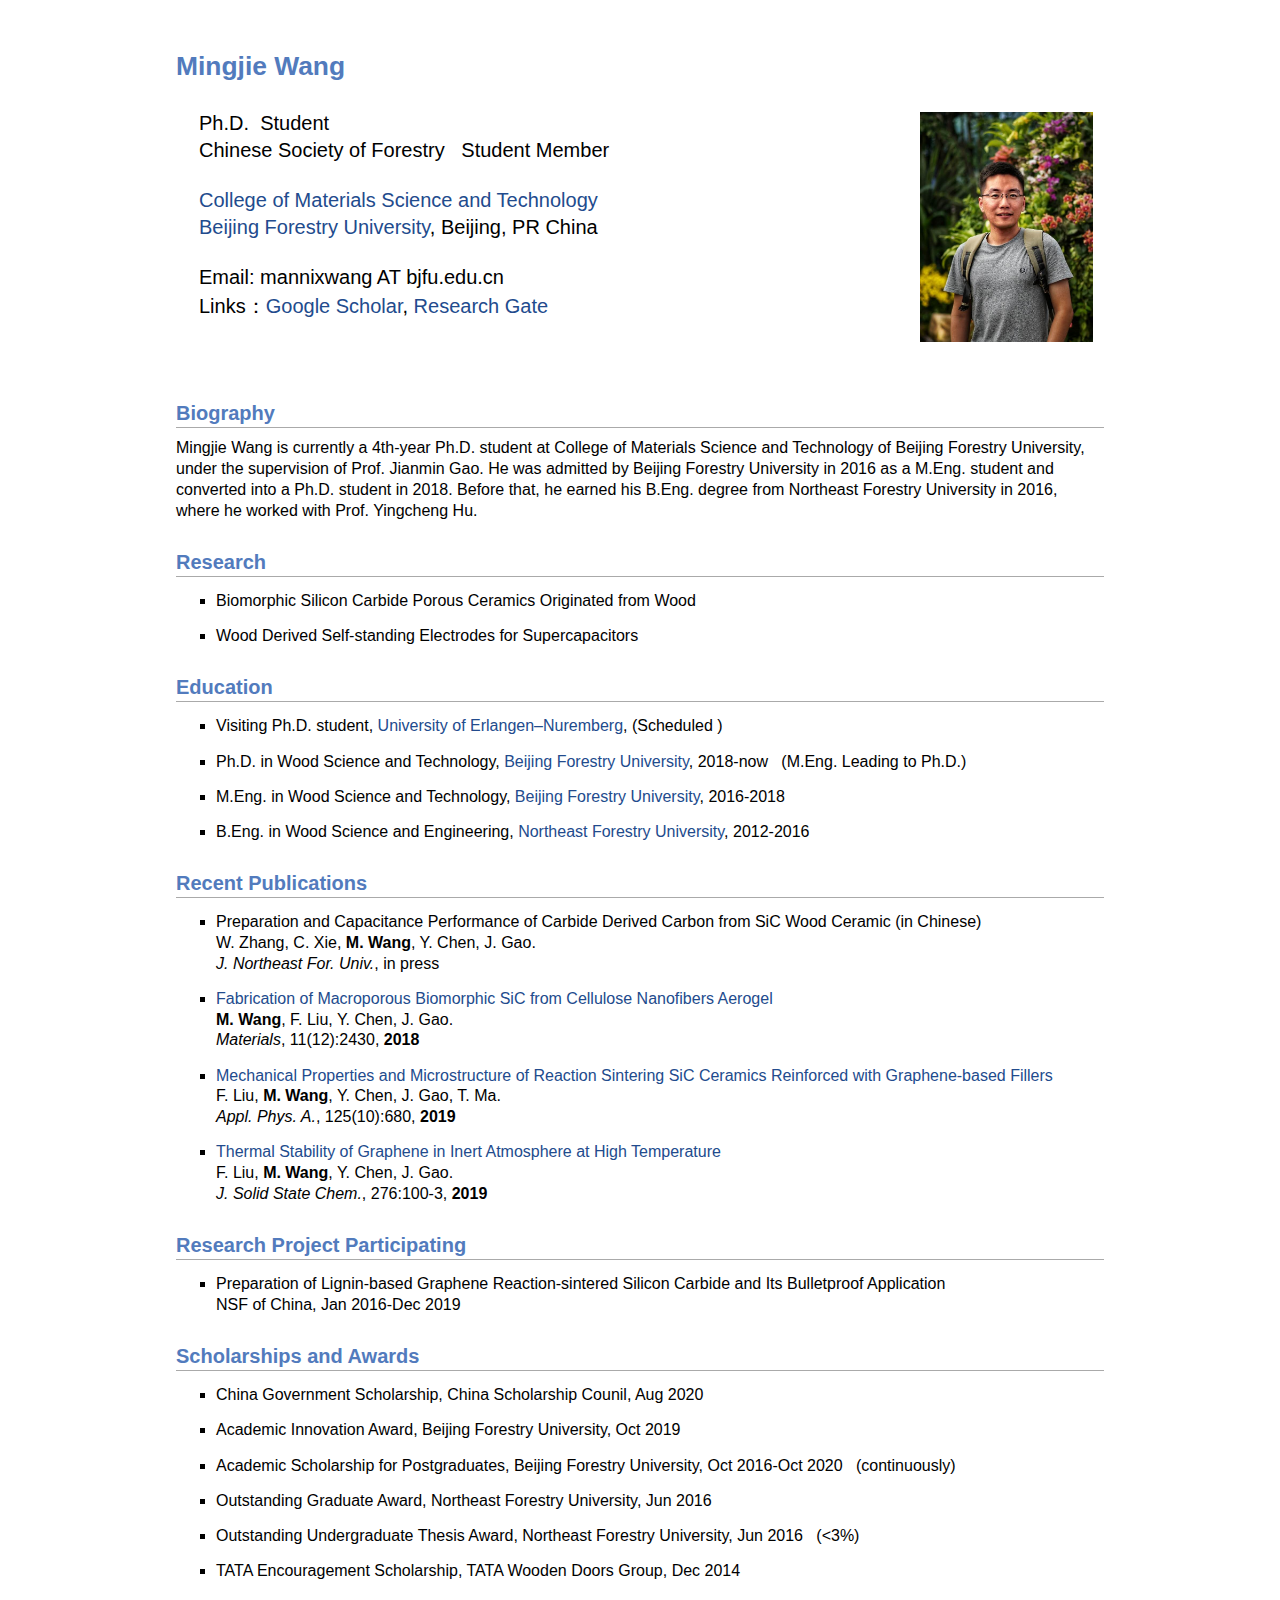
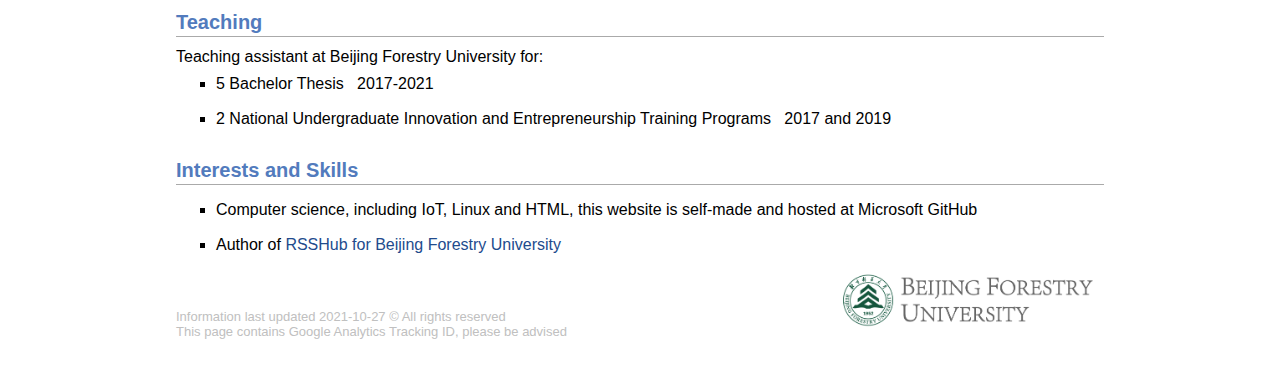
==== index.html @ f474b151 "Journal of NEFU update" ====
<!DOCTYPE html PUBLIC "-//W3C//DTD XHTML 1.1//EN"
  "http://www.w3.org/TR/xhtml11/DTD/xhtml11.dtd">
<html xmlns="http://www.w3.org/1999/xhtml" xml:lang="en">
<head>
<meta name="generator" content="jemdoc, see http://jemdoc.jaboc.net/" />
<meta http-equiv="Content-Type" content="text/html;charset=utf-8" />
<!-- Global site tag (gtag.js) - Google Analytics -->
<script async src="https://www.googletagmanager.com/gtag/js?id=UA-169891585-1"></script>
<script>
window.dataLayer = window.dataLayer || [];
function gtag(){dataLayer.push(arguments);}
gtag('js', new Date());
gtag('config', 'UA-169891585-1');
</script>
<link rel="stylesheet" href="jemdoc.css" type="text/css" />
<link rel="stylesheet" href="person.css" type="text/css" />
<title>Mingjie Wang</title>
</head>
<body>
<div id="layout-content">
<div id="toptitle">
<h1>Mingjie Wang</h1>
</div>
<table class="imgtable"><tr><td>
<a href="./img/selfie.jpg"><img src="./img/selfie.jpg" alt="alt text" width="Widtpx" height="230px" /></a>&nbsp;</td>
<td align="left"></td></tr></table>
<table id="TABLENAME">
<tr class="r1"><td class="c1">Ph.D.&nbsp; Student</td></tr>
<tr class="r2"><td class="c1">Chinese Society of Forestry &nbsp; Student Member </td></tr>
<tr class="r3"><td class="c1"><br /><a href="http://clxy.bjfu.edu.cn/">College of Materials Science and Technology</a>   </td></tr>
<tr class="r5"><td class="c1"><a href="http://english.bjfu.edu.cn/">Beijing Forestry University</a>, Beijing, PR China  </td></tr>
<tr class="r6"><td class="c1">
<br />Email: mannixwang AT bjfu.edu.cn </td></tr>
<tr class="r8"><td class="c1">Links：<a href="https://scholar.google.com/citations?user=as1e6ooAAAAJ&amp;hl=en">Google Scholar</a>, <a href="https://www.researchgate.net/profile/Mingjie_Wang15">Research Gate</a>
</td></tr></table>
<h2>Biography</h2>
<p>Mingjie Wang is currently a 4th-year Ph.D. student at College of Materials Science and Technology 
of Beijing Forestry University, under the supervision of Prof. Jianmin Gao. 
He was admitted by Beijing Forestry University in 2016 as a M.Eng. student and converted 
into a Ph.D. student in 2018. Before that, he earned his B.Eng. degree from Northeast Forestry University in 2016, 
where he worked with Prof. Yingcheng Hu.</p>
<h2>Research</h2>
<ul>
<li><p>Biomorphic Silicon Carbide Porous Ceramics Originated from Wood</p>
</li>
<li><p>Wood Derived Self-standing Electrodes for Supercapacitors</p>
</li>
</ul>
<h2>Education</h2>
<ul>
<li><p>Visiting Ph.D. student, <a href="https://www.fau.eu/">University of Erlangen–Nuremberg</a>,
(Scheduled )</p>
</li>
<li><p>Ph.D. in Wood Science and Technology, <a href="http://english.bjfu.edu.cn/">Beijing Forestry University</a>,
2018-now &nbsp; (M.Eng. Leading to Ph.D.)</p>
</li>
<li><p>M.Eng. in Wood Science and Technology,
<a href="http://english.bjfu.edu.cn/">Beijing Forestry University</a>, 2016-2018</p>
</li>
<li><p>B.Eng. in Wood Science and Engineering,
<a href="http://en.nefu.edu.cn/">Northeast Forestry University</a>, 2012-2016</p>
</li>
</ul>
<h2>Recent Publications</h2>
<ul>
<li><p>Preparation and Capacitance Performance of Carbide Derived Carbon from SiC Wood Ceramic (in Chinese) <br /> W. Zhang, C. Xie, <b>M. Wang</b>,  Y. Chen, J. Gao.<br />
<i>J. Northeast For. Univ.</i>, in press</p>
</li>
<li><p><a href="https://doi.org/10.3390/ma11122430">Fabrication of Macroporous Biomorphic SiC from Cellulose Nanofibers Aerogel</a><br /> <b>M. Wang</b>, F. Liu, Y. Chen, J. Gao.<br />
<i>Materials</i>, 11(12):2430, <b>2018</b></p>
</li>
<li><p><a href="https://doi.org/10.1007/s00339-019-2975-0">Mechanical Properties and Microstructure of Reaction Sintering SiC Ceramics Reinforced with Graphene-based Fillers</a><br /> F. Liu, <b>M. Wang</b>, Y. Chen, J. Gao, T. Ma.
<br /><i>Appl. Phys. A.</i>, 125(10):680, <b>2019</b></p>
</li>
<li><p><a href="https://doi.org/10.1016/j.jssc.2019.04.008">Thermal Stability of Graphene in Inert Atmosphere at High Temperature</a><br /> F. Liu, <b>M. Wang</b>, Y. Chen, J. Gao.
<br /><i>J. Solid State Chem.</i>, 276:100-3, <b>2019</b></p>
</li>
</ul>
<h2>Research Project Participating</h2>
<ul>
<li><p>Preparation of Lignin-based Graphene Reaction-sintered Silicon Carbide and Its Bulletproof Application<br /> NSF of China, Jan 2016-Dec 2019</p>
</li>
</ul>
<h2>Scholarships and Awards</h2>
<ul>
<li><p>China Government Scholarship, China Scholarship Counil, Aug 2020</p>
</li>
<li><p>Academic Innovation Award, Beijing Forestry University, Oct 2019</p>
</li>
<li><p>Academic Scholarship for Postgraduates, Beijing Forestry University, Oct 2016-Oct 2020 &nbsp; (continuously)</p>
</li>
<li><p>Outstanding Graduate Award, Northeast Forestry University, Jun 2016 </p>
</li>
<li><p>Outstanding Undergraduate Thesis Award, Northeast Forestry University, Jun 2016 &nbsp; (&lt;3%)</p>
</li>
<li><p>TATA Encouragement Scholarship, TATA Wooden Doors Group, Dec 2014</p>
</li>
</ul>
<h2>Teaching</h2>
<p>Teaching assistant at Beijing Forestry University for:</p>
<ul>
<li><p>5 Bachelor Thesis &nbsp; 2017-2021 &nbsp; </p>
</li>
<li><p>2 National Undergraduate Innovation and Entrepreneurship Training Programs &nbsp; 2017 and 2019</p>
</li>
</ul>
<h2>Interests and Skills</h2>
<ul>
<li><p>Computer science, including IoT, Linux and HTML, this website is self-made and hosted at Microsoft GitHub</p>
</li>
<li><p>Author of <a href="https://docs.rsshub.app/university.html">RSSHub for Beijing Forestry University</a></p>
</li>
</ul>
<table class="imgtable"><tr><td>
<a href="./img/bfu.png"><img src="./img/bfu.png" alt="alt text" width="250px" height="HEIGHTpx" /></a>&nbsp;</td>
<td align="left"></td></tr></table>
<div id="footer">
<div id="footer-text">
Information last updated 2021-10-27 &#169 All rights reserved
<br> This page contains Google Analytics Tracking ID, please be advised
</div>
</div>
</div>
</body>
</html>
---- jemdoc.css ----
/* Default css file for jemdoc. */

table#tlayout {
    border: none;
    border-collapse: separate;
    background: white;
}
/*
body {
	background: white;
	padding-bottom: 8px;
	margin: 0;
}
*/
html {
  background-color: #ffffff; 
}

body {
  font-family: Georgia, Helvetica, Arial, Verdana, san-serif, Times;
  color: #000;
  background-color: #ffffff; 
  text-align:left; /* for IE */
  margin-top: 30px; 
  margin-bottom: 30px;
  margin-left: auto;
  margin-right: auto;
  padding-left:  50px;
  padding-right: 50px;
  padding-top: 10px;
  padding-bottom: 30px;
  max-width: 960px;
}

#layout-menu {
	background: #ffffff;
	border: 1px solid #dddddd;
	padding-top: 0.5em;
	padding-left: 8px;
	padding-right: 8px;
	font-size: 1.0em;
	width: auto;
	white-space: nowrap;
    text-align: left;
    vertical-align: top;
}

#layout-menu td {
	background: #f4f4f4;
    vertical-align: top;
}

#layout-content {
	padding-top: 0.0em;
	padding-left: 1.0em;
	padding-right: 1.0em;
    border: none;
    background: white;
    text-align: left;
    vertical-align: top;
}

#layout-menu a {
	line-height: 1.5em;
	margin-left: 0.5em;
}

tt {
    background: #ffffdd;
}

pre, tt {
	font-size: 90%;
	font-family: monaco, monospace;
}

a, a > tt {
	color: #224b8d;
	text-decoration: none;
}

a:hover {
	border-bottom: 1px gray dotted;
}

#layout-menu a.current:link, #layout-menu a.current:visited {
	color: #022b6d;
	border-bottom: 1px gray solid;
}
#layout-menu a:link, #layout-menu a:visited, #layout-menu a:hover {
	color: #527bbd;
	text-decoration: none;
}
#layout-menu a:hover {
	text-decoration: none;
}

div.menu-category {
	border-bottom: 1px solid gray;
	margin-top: 0.8em;
	padding-top: 0.2em;
	padding-bottom: 0.1em;
	font-weight: bold;
}

div.menu-item {
	padding-left: 16px;
	text-indent: -16px;
}

div#toptitle {
	padding-bottom: 0.2em;
	margin-bottom: 1.5em;
	/*border-bottom: 3px double gray;*/
}

/* Reduce space if we begin the page with a title. */
div#toptitle + h2, div#toptitle + h3 {
	margin-top: 0em;
}

div#subtitle {
	margin-top: 0.2em;
	margin-bottom: 0.2em;
	padding-top: 0.5em;
	padding-bottom: 0.1em;
	font-size: 110%;
}

em {
	font-style: italic;
}

strong {
	font-weight: bold;
}


h1, h2, h3 {
	color: #527bbd;
	margin-top: 0.7em;
	margin-bottom: 0.5em;
	padding-bottom: 0.2em;
	line-height: 1.0;
	padding-top: 0.5em;
	border-bottom: 1px solid #aaaaaa;
}

h1 {
	font-size: 165%;
	padding-bottom: 0.3em;
}

h2 {
	padding-top: 0.8em;
	font-size: 125%;
}

h2 + h3 {
    padding-top: 0.2em;
}

h3 {
	font-size: 110%;
	border-bottom: none;
}

p {
	margin-top: 0.0em;
	margin-bottom: 0.8em;
	padding: 0;
	line-height: 1.3;
}

pre {
	padding: 0;
	margin: 0;
}

div#footer {
	font-size: small;
	border-top: 0px solid #c0c0c0;
	padding-top: 0.1em;
	margin-top: 4.0em;
	color: #c0c0c0;
}

div#footer a {
	color: #80a0b0;
}

div#footer-text {
	float: left;
	padding-bottom: 8px;
}

ul, ol, dl {
	margin-top: 0.2em;
	padding-top: 0;
	margin-bottom: 0.8em;
}

dt {
	margin-top: 0.5em;
	margin-bottom: 0;
}

dl {
	margin-left: 20px;
}

dd {
	color: #222222;
}

dd > *:first-child {
	margin-top: 0;
}

ul {
	list-style-position: outside;
	list-style-type: square;
}

p + ul, p + ol {
	margin-top: -0.5em;
}

li {
	margin-top:0.9em;
}

ol {
	list-style-position: outside;
	list-style-type: decimal;
}

li p, dd p {
	margin-bottom: 0.3em;
}


ol ol {
	list-style-type: lower-alpha;
}

ol ol ol {
	list-style-type: lower-roman;
}

p + div.codeblock {
	margin-top: -0.6em;
}

div.codeblock, div.infoblock {
	margin-right: 0%;
	margin-top: 1.2em;
	margin-bottom: 1.3em;
}

div.blocktitle {
	font-weight: bold;
	color: #cd7b62;
	margin-top: 1.2em;
	margin-bottom: 0.1em;
}

div.blockcontent {
	border: 1px solid silver;
	padding: 0.3em 0.5em;
}

div.infoblock > div.blockcontent {
	background: #ffffee;
}

div.blockcontent p + ul, div.blockcontent p + ol {
	margin-top: 0.4em;
}

div.infoblock p {
	margin-bottom: 0em;
}

div.infoblock li p, div.infoblock dd p {
	margin-bottom: 0.5em;
}

div.infoblock p + p {
	margin-top: 0.8em;
}

div.codeblock > div.blockcontent {
	background: #f6f6f6;
}

span.pycommand {
	color: #000070;
}

span.statement {
	color: #008800;
}
span.builtin {
	color: #000088;
}
span.special {
	color: #990000;
}
span.operator {
	color: #880000;
}
span.error {
	color: #aa0000;
}
span.comment, span.comment > *, span.string, span.string > * {
	color: #606060;
}

@media print {
	#layout-menu { display: none; }
}

#fwtitle {
	margin: 2px;
}

#fwtitle #toptitle {
	padding-left: 0.5em;
	margin-bottom: 0.5em;
}

#layout-content h1:first-child, #layout-content h2:first-child, #layout-content h3:first-child {
	margin-top: -0.7em;
}

div#toptitle h1, #layout-content div#toptitle h1 {
	margin-bottom: 0.0em;
	padding-bottom: 0.1em;
	padding-top: 0;
	margin-top: 0.5em;
	border-bottom: none;
}

img.eq {
	padding: 0;
	padding-left: 0.1em;
	padding-right: 0.1em;
	margin: 0;
}

img.eqwl {
	padding-left: 2em;
	padding-top: 0.6em;
	padding-bottom: 0.2em;
	margin: 0;
}

table + table {
    margin-top: 1em;
	padding-top: 0.0em;
	padding-left: 1.0em;
	padding-right: 1.0em;
	padding-bottom: 2.5em;
    border: none;
    background: white;
    text-align: left;
    vertical-align: top;
	font-size: 125%
}

tr.heading {
    font-weight: bold;
    border-bottom: 2px solid black;
}

img {
    border: none;
	
}

table.imgtable, table.imgtable td table.imgtable tr{
    #border: none;
    margin-bottom: 2.0em;
	padding-bottom: 0.5em;
   	display: inline; 
	float: right;
	}
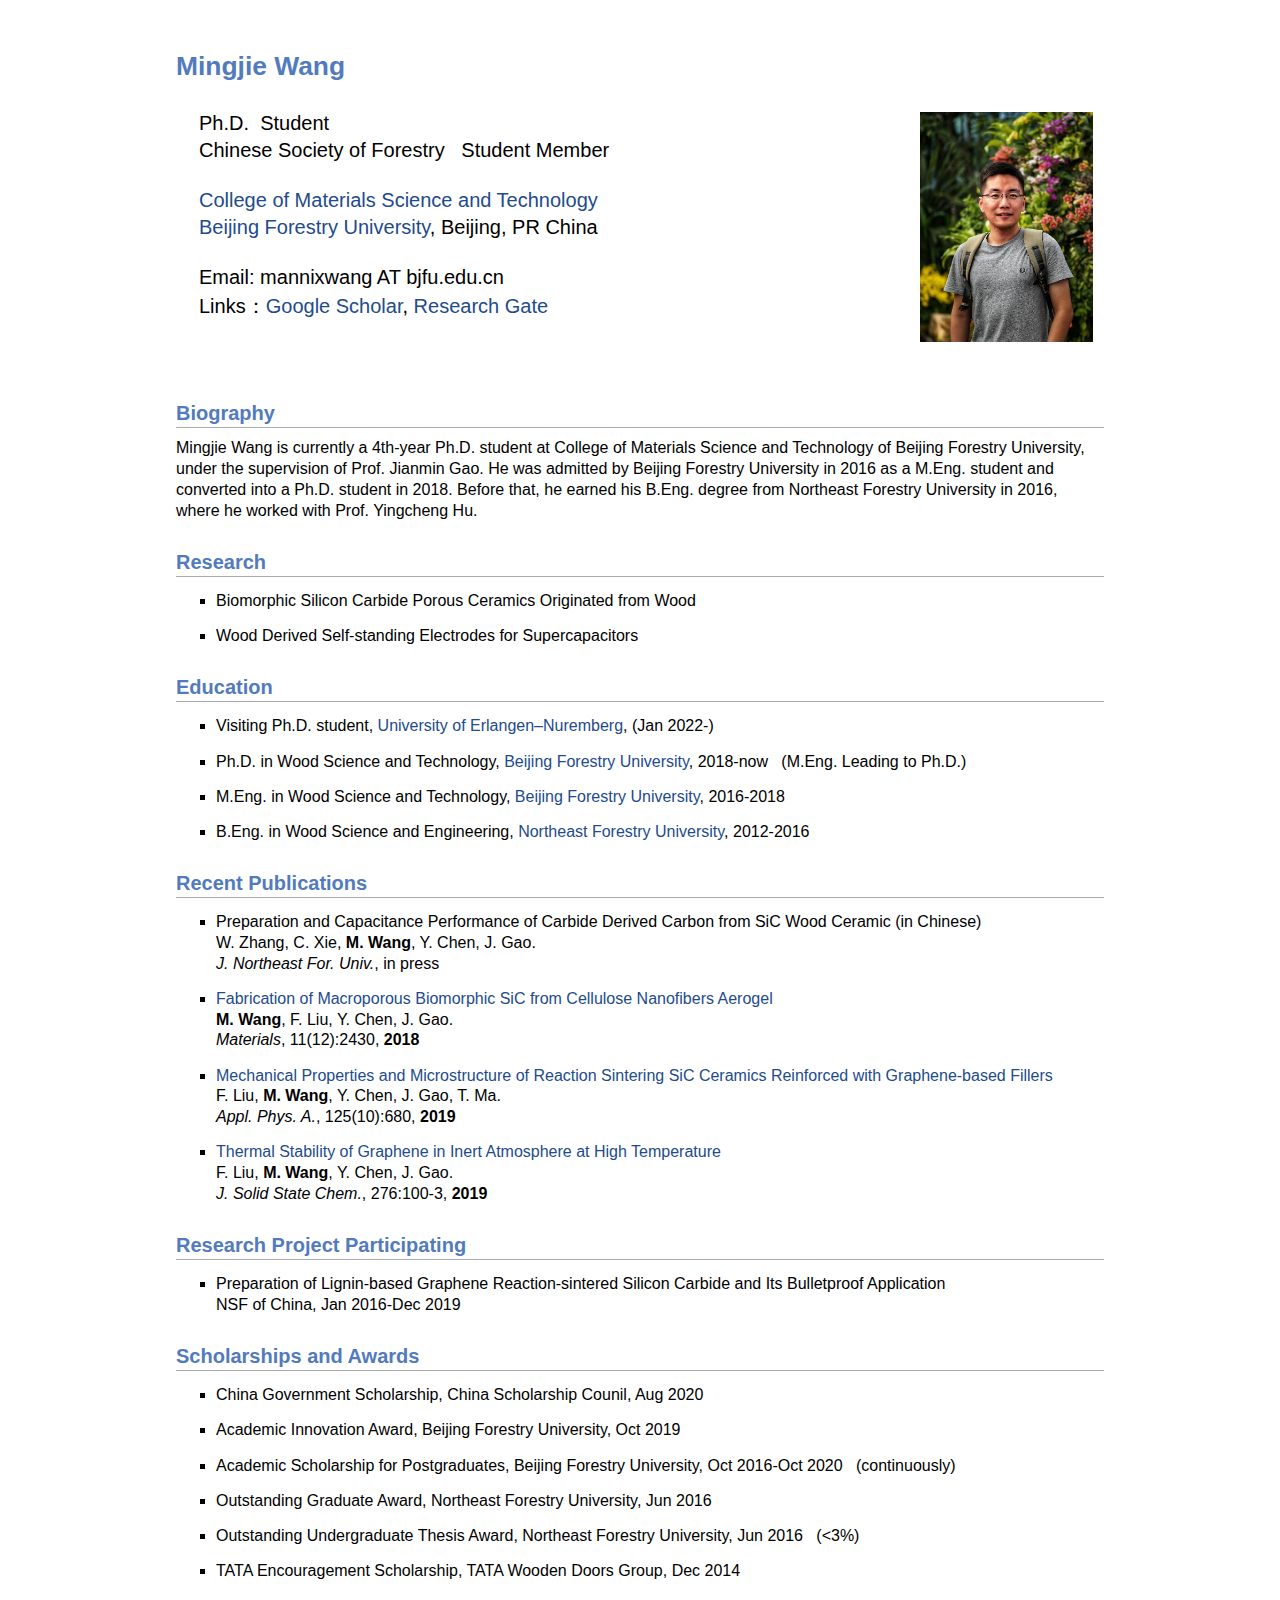
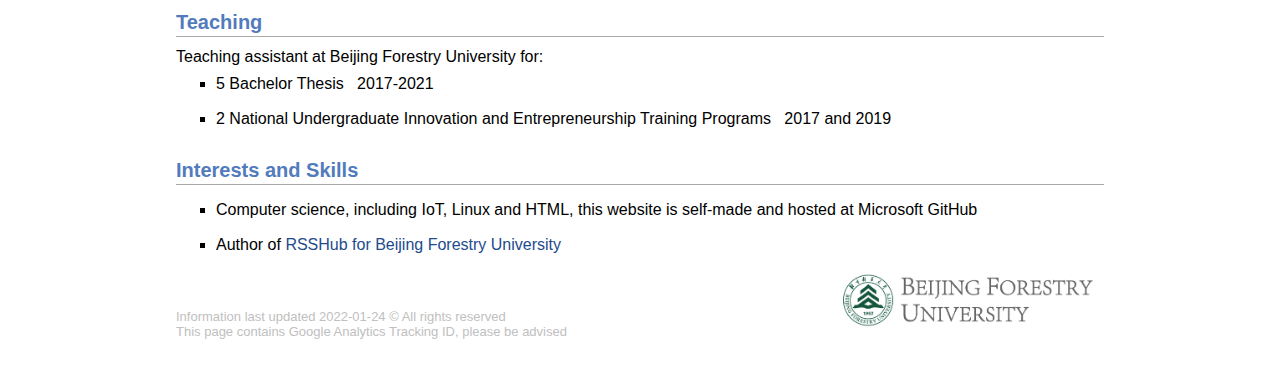
==== commit c6baee20: "Visiting date update" ====
--- a/index.html
+++ b/index.html
@@ -49,7 +49,7 @@
 <h2>Education</h2>
 <ul>
 <li><p>Visiting Ph.D. student, <a href="https://www.fau.eu/">University of Erlangen–Nuremberg</a>,
-(Scheduled )</p>
+(Jan 2022-)</p>
 </li>
 <li><p>Ph.D. in Wood Science and Technology, <a href="http://english.bjfu.edu.cn/">Beijing Forestry University</a>,
 2018-now &nbsp; (M.Eng. Leading to Ph.D.)</p>
@@ -116,7 +116,7 @@
 <td align="left"></td></tr></table>
 <div id="footer">
 <div id="footer-text">
-Information last updated 2021-10-27 &#169 All rights reserved
+Information last updated 2022-01-24 &#169 All rights reserved
 <br> This page contains Google Analytics Tracking ID, please be advised
 </div>
 </div>
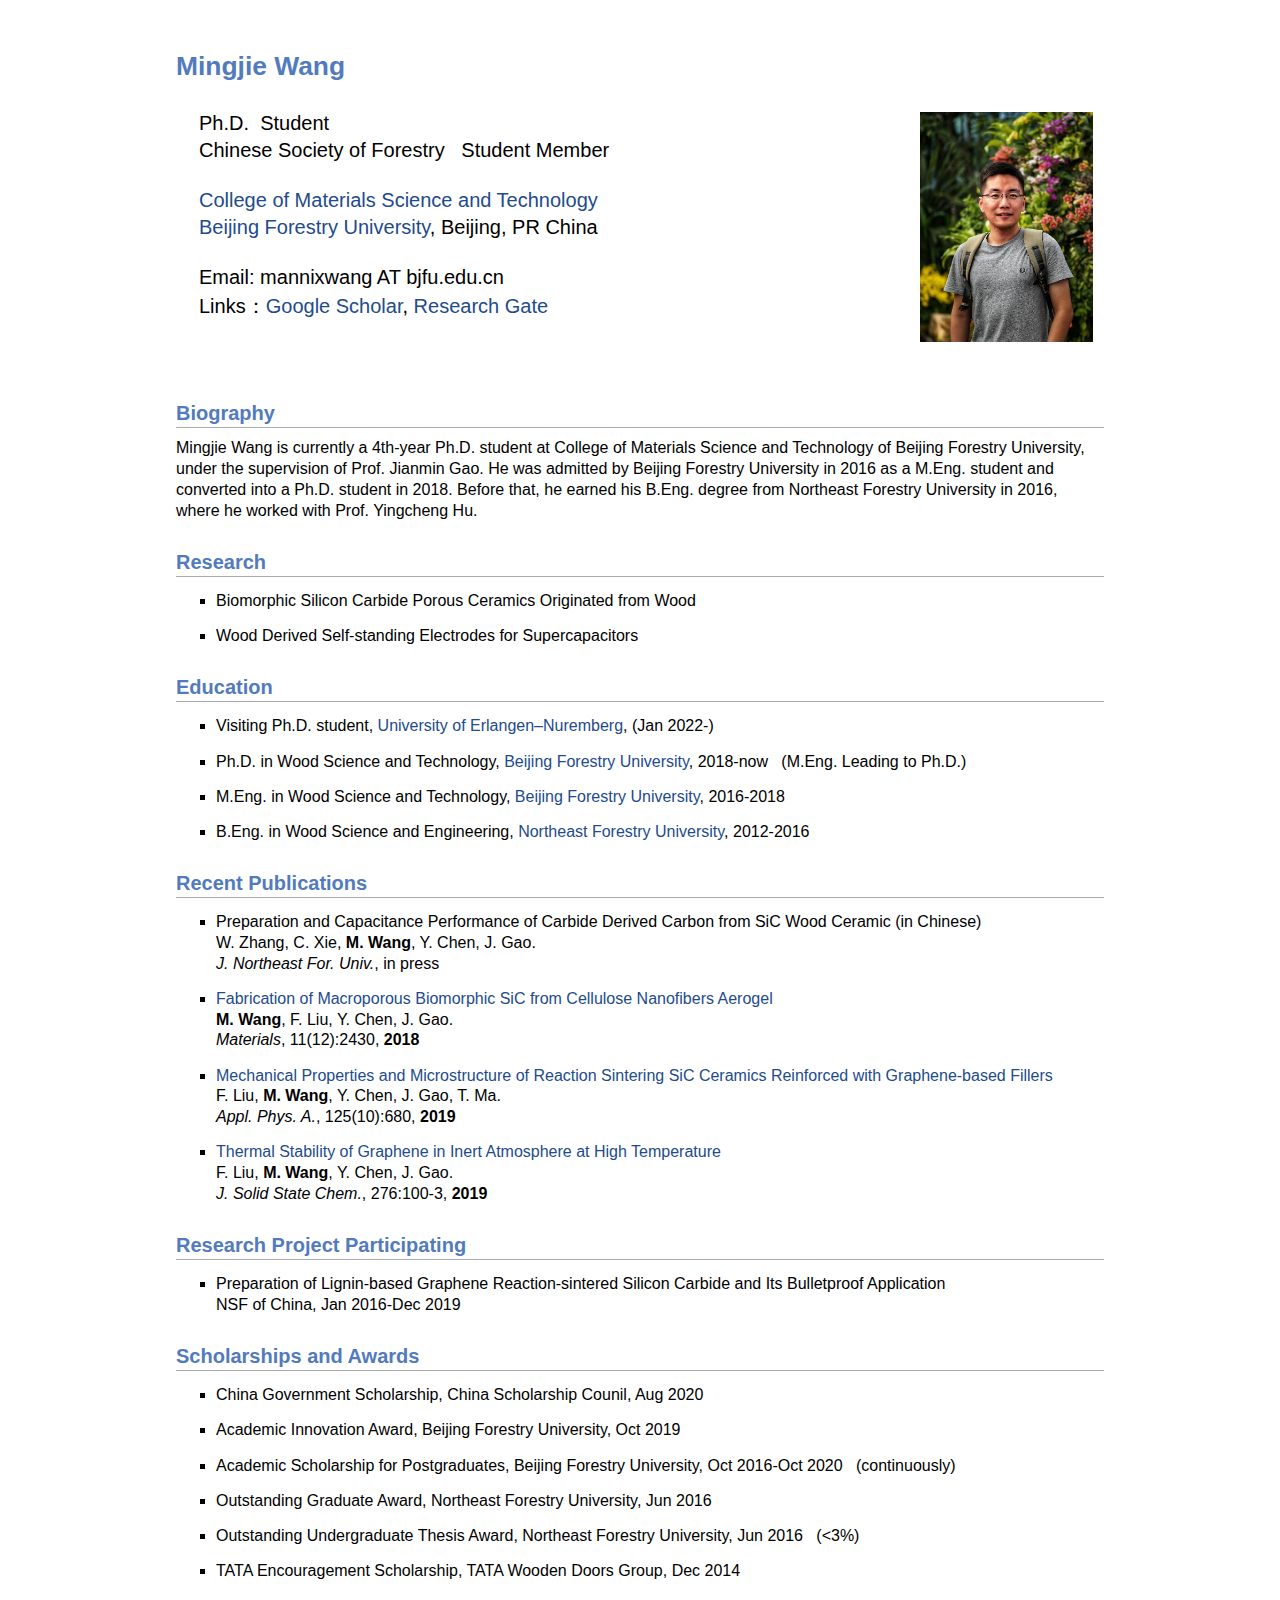
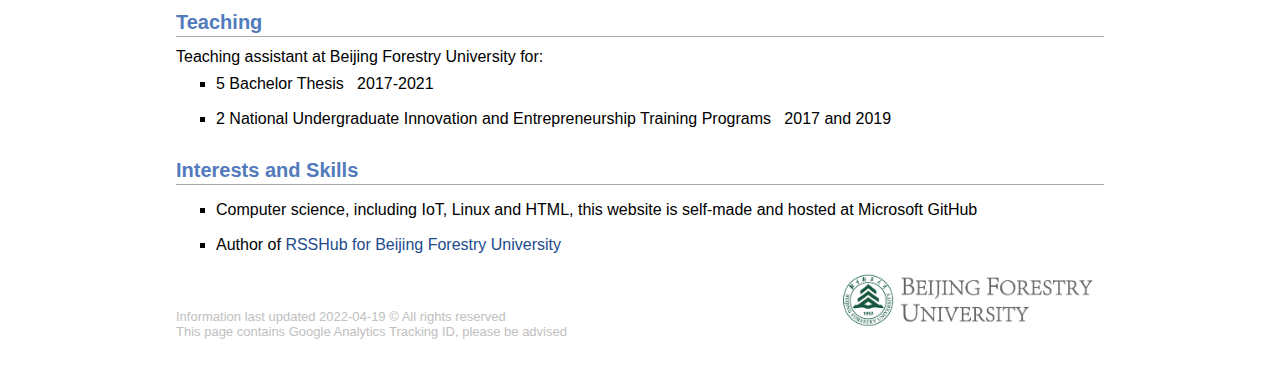
==== commit b0015c4d: "Google Analytics 4 update" ====
--- a/index.html
+++ b/index.html
@@ -5,12 +5,12 @@
 <meta name="generator" content="jemdoc, see http://jemdoc.jaboc.net/" />
 <meta http-equiv="Content-Type" content="text/html;charset=utf-8" />
 <!-- Global site tag (gtag.js) - Google Analytics -->
-<script async src="https://www.googletagmanager.com/gtag/js?id=UA-169891585-1"></script>
+<script async src="https://www.googletagmanager.com/gtag/js?id=G-TZXJ4DCSEV"></script>
 <script>
-window.dataLayer = window.dataLayer || [];
-function gtag(){dataLayer.push(arguments);}
-gtag('js', new Date());
-gtag('config', 'UA-169891585-1');
+  window.dataLayer = window.dataLayer || [];
+  function gtag(){dataLayer.push(arguments);}
+  gtag('js', new Date());
+  gtag('config', 'G-TZXJ4DCSEV');
 </script>
 <link rel="stylesheet" href="jemdoc.css" type="text/css" />
 <link rel="stylesheet" href="person.css" type="text/css" />
@@ -48,7 +48,7 @@
 </ul>
 <h2>Education</h2>
 <ul>
-<li><p>Visiting Ph.D. student, <a href="https://www.fau.eu/">University of Erlangen–Nuremberg</a>,
+<li><p>Visiting Ph.D. student, <a href="https://www.glass-ceramics.tf.fau.de/new-guest-researcher-mingjie-wang-from-beijing-forestry-university/">University of Erlangen–Nuremberg</a>,
 (Jan 2022-)</p>
 </li>
 <li><p>Ph.D. in Wood Science and Technology, <a href="http://english.bjfu.edu.cn/">Beijing Forestry University</a>,
@@ -116,7 +116,7 @@
 <td align="left"></td></tr></table>
 <div id="footer">
 <div id="footer-text">
-Information last updated 2022-01-24 &#169 All rights reserved
+Information last updated 2022-04-19 &#169 All rights reserved
 <br> This page contains Google Analytics Tracking ID, please be advised
 </div>
 </div>
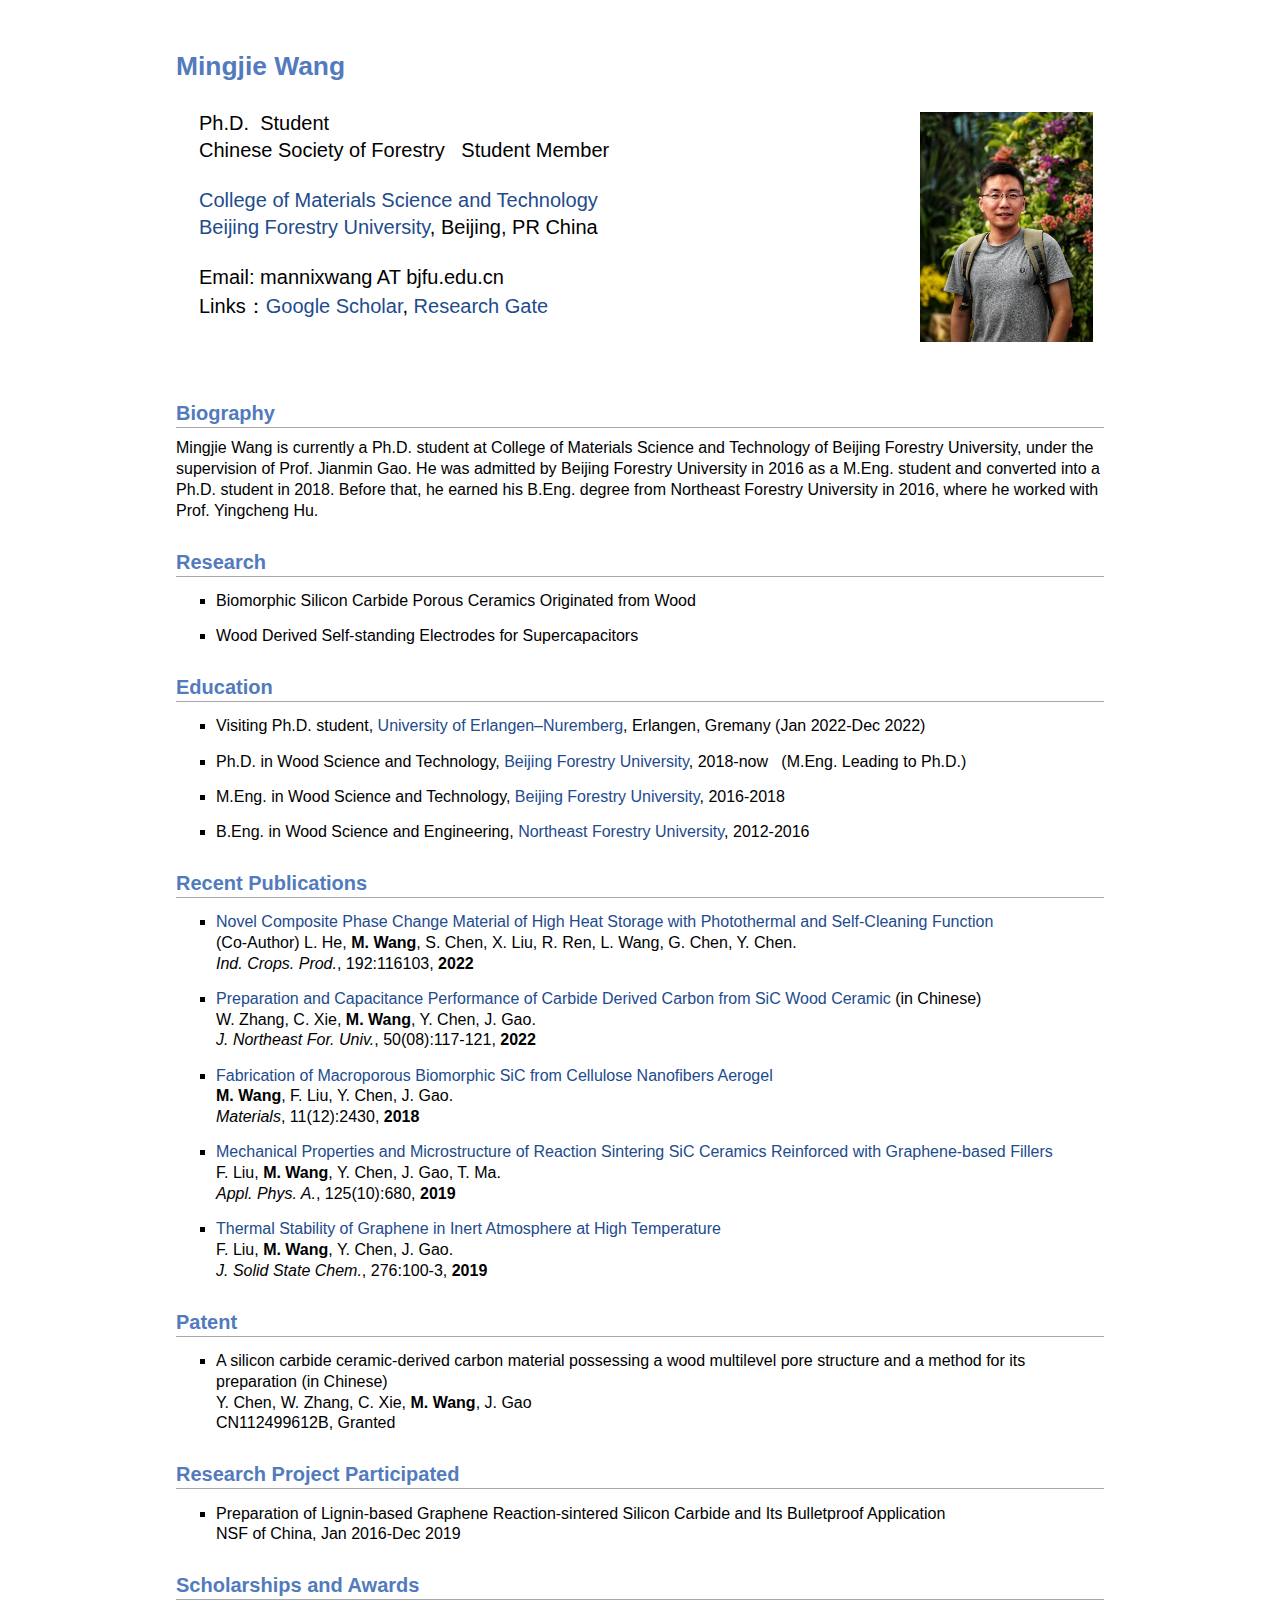
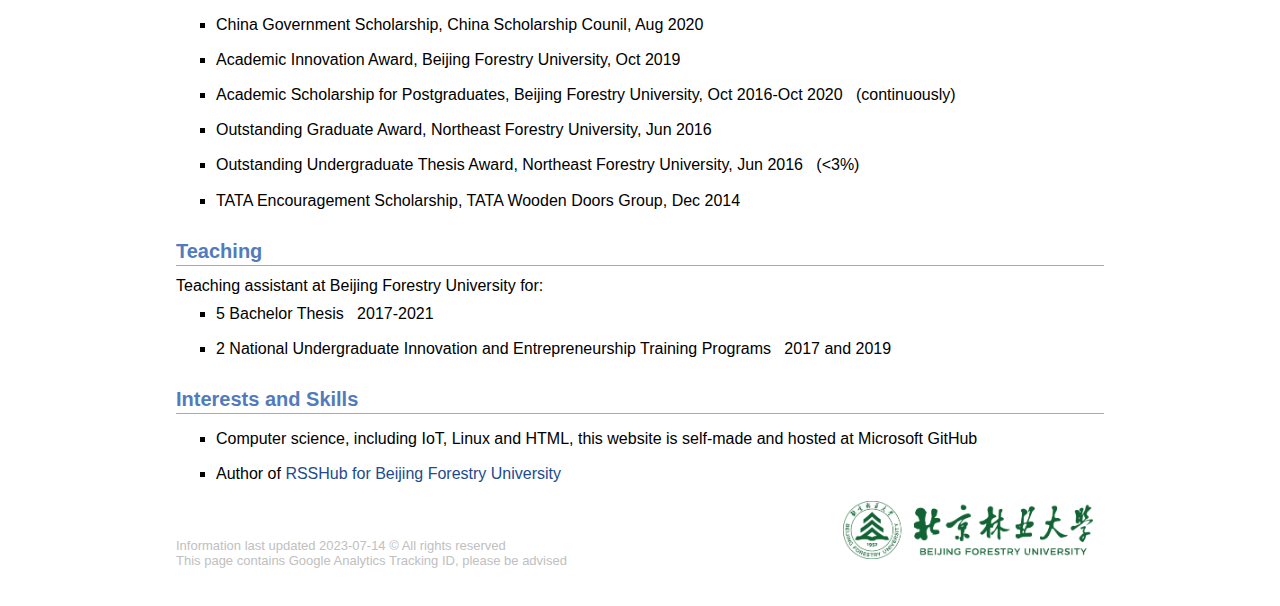
==== commit ed14bd1b: "2023 update" ====
--- a/index.html
+++ b/index.html
@@ -34,7 +34,7 @@
 <tr class="r8"><td class="c1">Links：<a href="https://scholar.google.com/citations?user=as1e6ooAAAAJ&amp;hl=en">Google Scholar</a>, <a href="https://www.researchgate.net/profile/Mingjie_Wang15">Research Gate</a>
 </td></tr></table>
 <h2>Biography</h2>
-<p>Mingjie Wang is currently a 4th-year Ph.D. student at College of Materials Science and Technology 
+<p>Mingjie Wang is currently a Ph.D. student at College of Materials Science and Technology 
 of Beijing Forestry University, under the supervision of Prof. Jianmin Gao. 
 He was admitted by Beijing Forestry University in 2016 as a M.Eng. student and converted 
 into a Ph.D. student in 2018. Before that, he earned his B.Eng. degree from Northeast Forestry University in 2016, 
@@ -49,7 +49,7 @@
 <h2>Education</h2>
 <ul>
 <li><p>Visiting Ph.D. student, <a href="https://www.glass-ceramics.tf.fau.de/new-guest-researcher-mingjie-wang-from-beijing-forestry-university/">University of Erlangen–Nuremberg</a>,
-(Jan 2022-)</p>
+Erlangen, Gremany (Jan 2022-Dec 2022)</p>
 </li>
 <li><p>Ph.D. in Wood Science and Technology, <a href="http://english.bjfu.edu.cn/">Beijing Forestry University</a>,
 2018-now &nbsp; (M.Eng. Leading to Ph.D.)</p>
@@ -63,8 +63,11 @@
 </ul>
 <h2>Recent Publications</h2>
 <ul>
-<li><p>Preparation and Capacitance Performance of Carbide Derived Carbon from SiC Wood Ceramic (in Chinese) <br /> W. Zhang, C. Xie, <b>M. Wang</b>,  Y. Chen, J. Gao.<br />
-<i>J. Northeast For. Univ.</i>, in press</p>
+<li><p><a href="https://doi.org/10.1016/j.indcrop.2022.116103">Novel Composite Phase Change Material of High Heat Storage with Photothermal and Self-Cleaning Function</a><br /> (Co-Author) L. He, <b>M. Wang</b>, S. Chen, X. Liu, R. Ren, L. Wang, G. Chen, Y. Chen.<br />
+<i>Ind. Crops. Prod.</i>, 192:116103, <b>2022</b></p>
+</li>
+<li><p><a href="https://kns.cnki.net/KXReader/Detail?invoice=izXGtIHDPnEXJc6qkP2CzFES121uTXaUiUaoE%2Fl7JRJsd13cwvfhIhkgPIMdys0DJSc%2BK0OTnd4p0QaG9luAeizTIq1z635juxZCkBkZzceOFjXQlBfeDXSnE1lLCBWAtB0dAA2q09Oopb4b10ZgFj8PKy9kPQcizvrAgXRXRLg%3D&amp;DBCODE=CJFD&amp;FileName=DBLY202208018&amp;TABLEName=cjfdlast2022&amp;nonce=B8FE567B5BBA4D55A8F0C89C91DA5E56&amp;TIMESTAMP=1689319952362&amp;uid=">Preparation and Capacitance Performance of Carbide Derived Carbon from SiC Wood Ceramic</a> (in Chinese) <br /> W. Zhang, C. Xie, <b>M. Wang</b>,  Y. Chen, J. Gao.<br />
+<i>J. Northeast For. Univ.</i>, 50(08):117-121, <b>2022</b></p>
 </li>
 <li><p><a href="https://doi.org/10.3390/ma11122430">Fabrication of Macroporous Biomorphic SiC from Cellulose Nanofibers Aerogel</a><br /> <b>M. Wang</b>, F. Liu, Y. Chen, J. Gao.<br />
 <i>Materials</i>, 11(12):2430, <b>2018</b></p>
@@ -76,7 +79,13 @@
 <br /><i>J. Solid State Chem.</i>, 276:100-3, <b>2019</b></p>
 </li>
 </ul>
-<h2>Research Project Participating</h2>
+<h2>Patent</h2>
+<ul>
+<li><p>A silicon carbide ceramic-derived carbon material possessing a wood multilevel pore structure and a method for its preparation (in Chinese)<br /> Y. Chen, W. Zhang, C. Xie, <b>M. Wang</b>, J. Gao<br /> 
+CN112499612B, Granted</p>
+</li>
+</ul>
+<h2>Research Project Participated</h2>
 <ul>
 <li><p>Preparation of Lignin-based Graphene Reaction-sintered Silicon Carbide and Its Bulletproof Application<br /> NSF of China, Jan 2016-Dec 2019</p>
 </li>
@@ -116,7 +125,7 @@
 <td align="left"></td></tr></table>
 <div id="footer">
 <div id="footer-text">
-Information last updated 2022-04-19 &#169 All rights reserved
+Information last updated 2023-07-14 &#169 All rights reserved
 <br> This page contains Google Analytics Tracking ID, please be advised
 </div>
 </div>
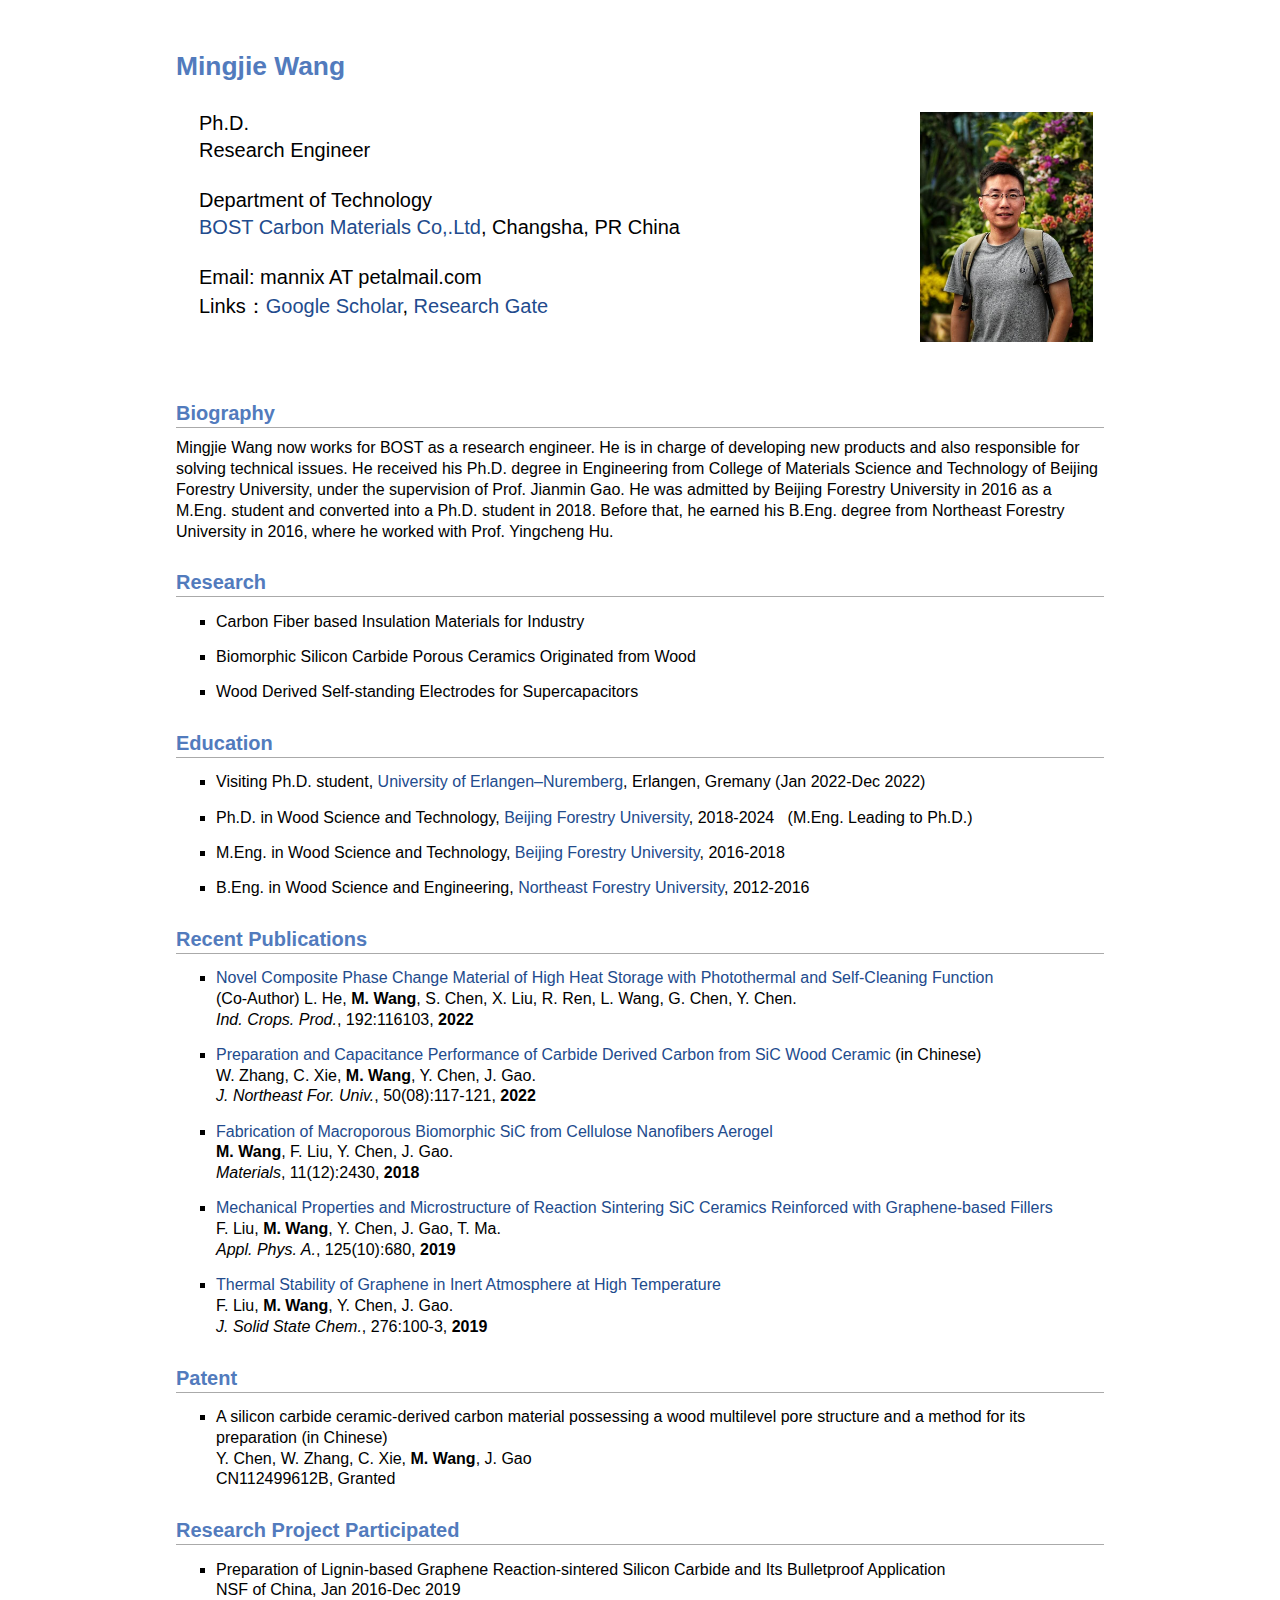
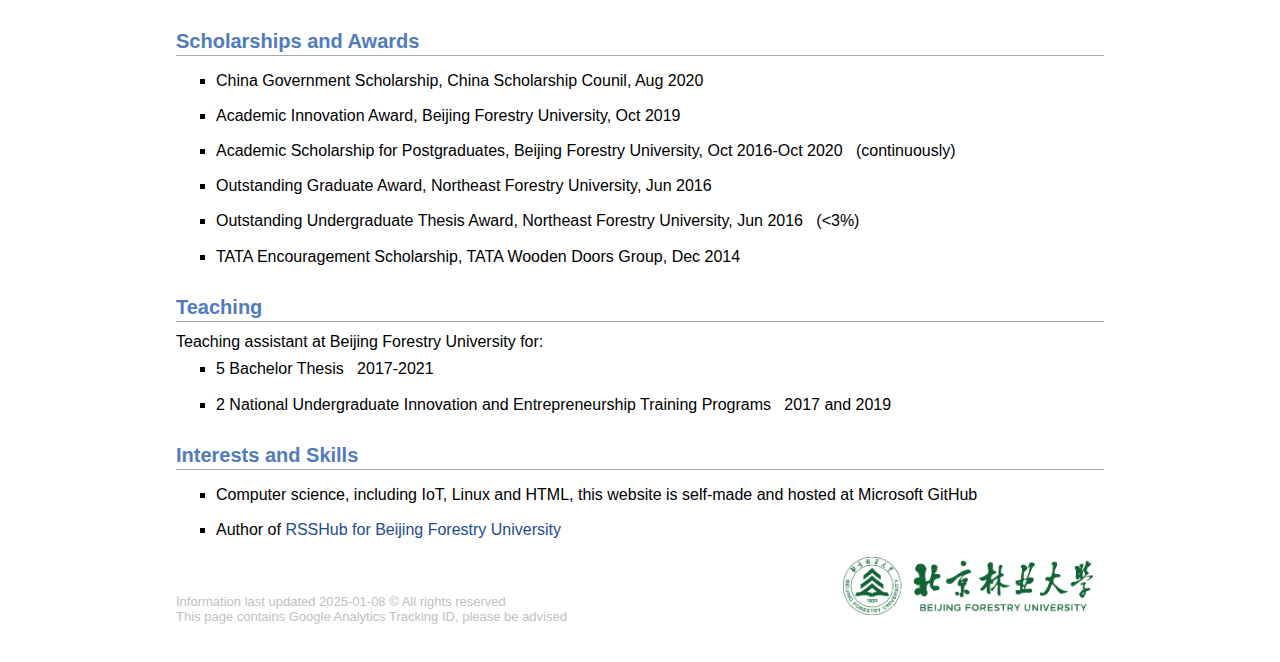
==== commit c84c5281: "2025 update" ====
--- a/index.html
+++ b/index.html
@@ -25,22 +25,25 @@
 <a href="./img/selfie.jpg"><img src="./img/selfie.jpg" alt="alt text" width="Widtpx" height="230px" /></a>&nbsp;</td>
 <td align="left"></td></tr></table>
 <table id="TABLENAME">
-<tr class="r1"><td class="c1">Ph.D.&nbsp; Student</td></tr>
-<tr class="r2"><td class="c1">Chinese Society of Forestry &nbsp; Student Member </td></tr>
-<tr class="r3"><td class="c1"><br /><a href="http://clxy.bjfu.edu.cn/">College of Materials Science and Technology</a>   </td></tr>
-<tr class="r5"><td class="c1"><a href="http://english.bjfu.edu.cn/">Beijing Forestry University</a>, Beijing, PR China  </td></tr>
+<tr class="r1"><td class="c1">Ph.D. </td></tr>
+<tr class="r2"><td class="c1">Research Engineer </td></tr>
+<tr class="r3"><td class="c1"><br />Department of Technology </td></tr>
+<tr class="r5"><td class="c1"><a href="http://www.bostihoong.com/">BOST Carbon Materials Co,.Ltd</a>, Changsha, PR China  </td></tr>
 <tr class="r6"><td class="c1">
-<br />Email: mannixwang AT bjfu.edu.cn </td></tr>
+<br />Email: mannix AT petalmail.com </td></tr>
 <tr class="r8"><td class="c1">Links：<a href="https://scholar.google.com/citations?user=as1e6ooAAAAJ&amp;hl=en">Google Scholar</a>, <a href="https://www.researchgate.net/profile/Mingjie_Wang15">Research Gate</a>
 </td></tr></table>
 <h2>Biography</h2>
-<p>Mingjie Wang is currently a Ph.D. student at College of Materials Science and Technology 
+<p>Mingjie Wang now works for BOST as a research engineer. He is in charge of developing new products and also responsible for solving technical issues.
+He received his Ph.D. degree in Engineering from College of Materials Science and Technology 
 of Beijing Forestry University, under the supervision of Prof. Jianmin Gao. 
 He was admitted by Beijing Forestry University in 2016 as a M.Eng. student and converted 
 into a Ph.D. student in 2018. Before that, he earned his B.Eng. degree from Northeast Forestry University in 2016, 
 where he worked with Prof. Yingcheng Hu.</p>
 <h2>Research</h2>
 <ul>
+<li><p>Carbon Fiber based Insulation Materials for Industry</p>
+</li>
 <li><p>Biomorphic Silicon Carbide Porous Ceramics Originated from Wood</p>
 </li>
 <li><p>Wood Derived Self-standing Electrodes for Supercapacitors</p>
@@ -52,7 +55,7 @@
 Erlangen, Gremany (Jan 2022-Dec 2022)</p>
 </li>
 <li><p>Ph.D. in Wood Science and Technology, <a href="http://english.bjfu.edu.cn/">Beijing Forestry University</a>,
-2018-now &nbsp; (M.Eng. Leading to Ph.D.)</p>
+2018-2024 &nbsp; (M.Eng. Leading to Ph.D.)</p>
 </li>
 <li><p>M.Eng. in Wood Science and Technology,
 <a href="http://english.bjfu.edu.cn/">Beijing Forestry University</a>, 2016-2018</p>
@@ -125,7 +128,7 @@
 <td align="left"></td></tr></table>
 <div id="footer">
 <div id="footer-text">
-Information last updated 2023-07-14 &#169 All rights reserved
+Information last updated 2025-01-08 &#169 All rights reserved
 <br> This page contains Google Analytics Tracking ID, please be advised
 </div>
 </div>
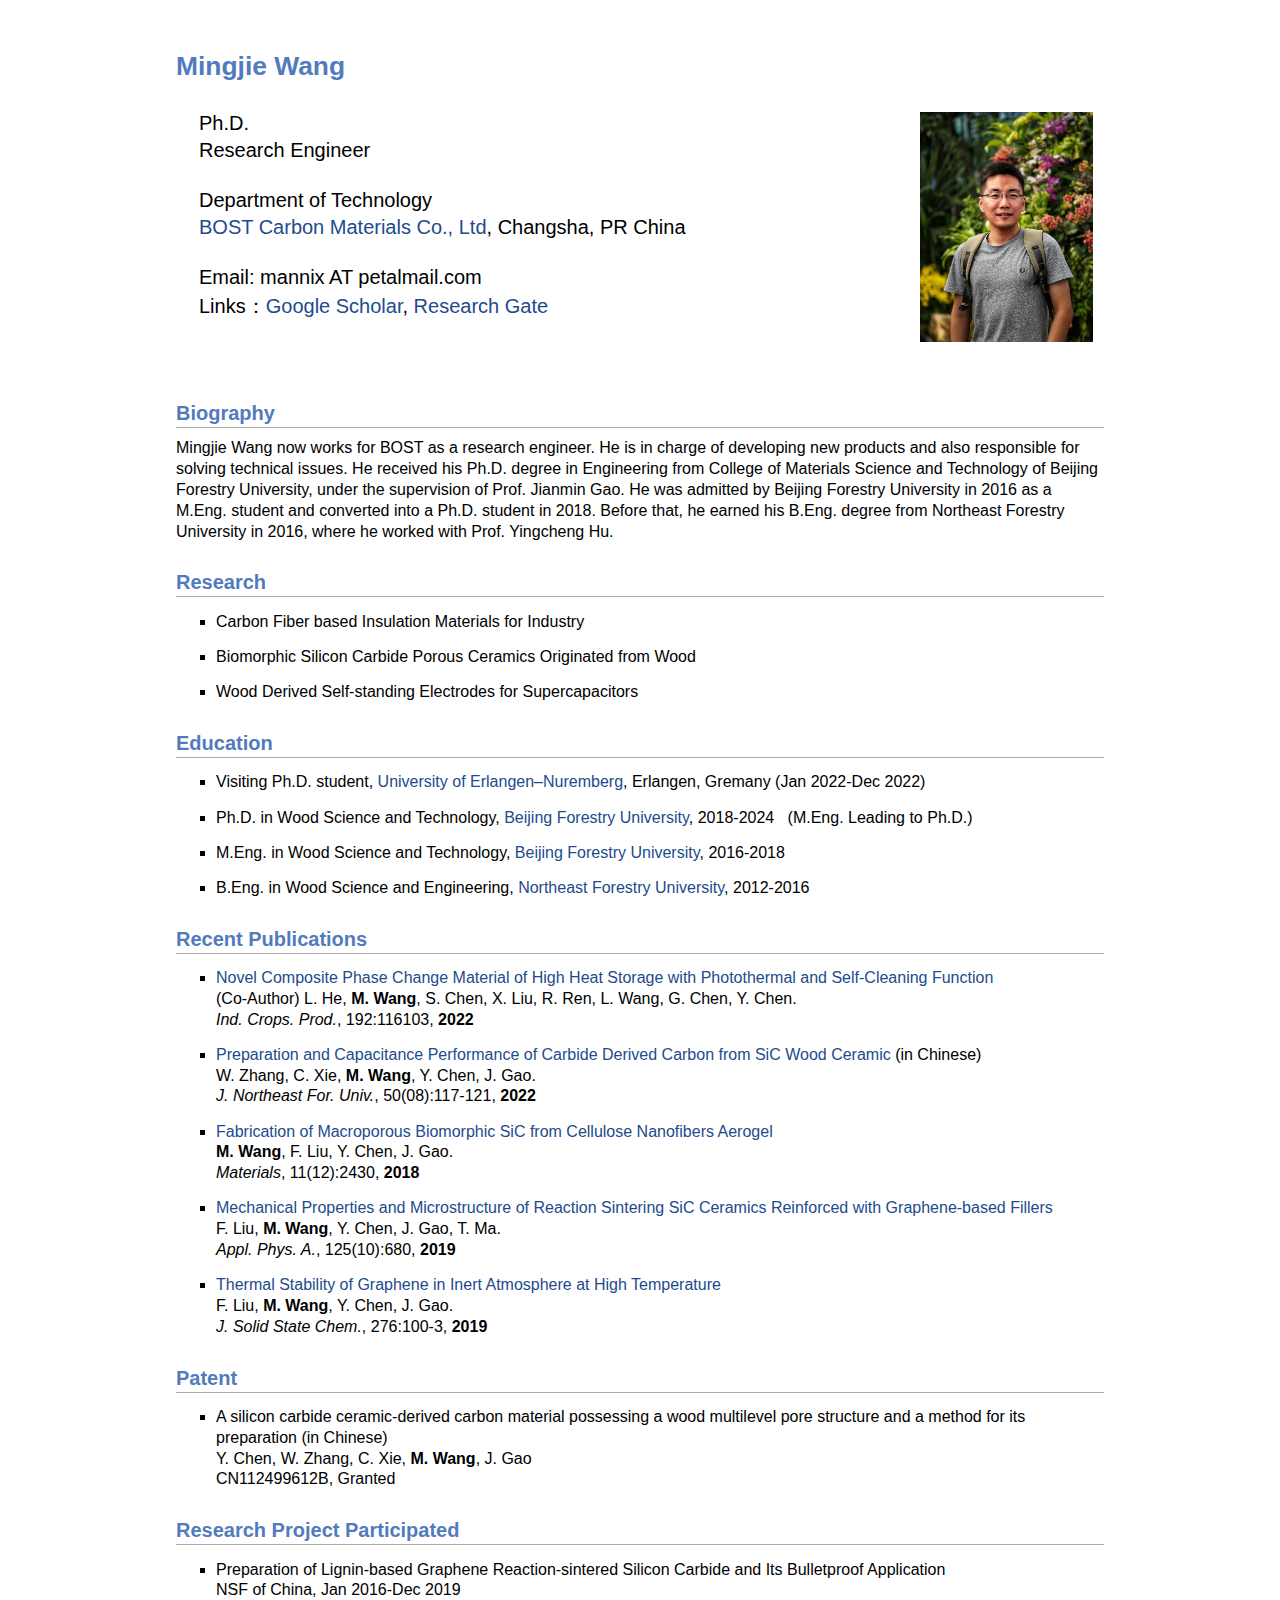
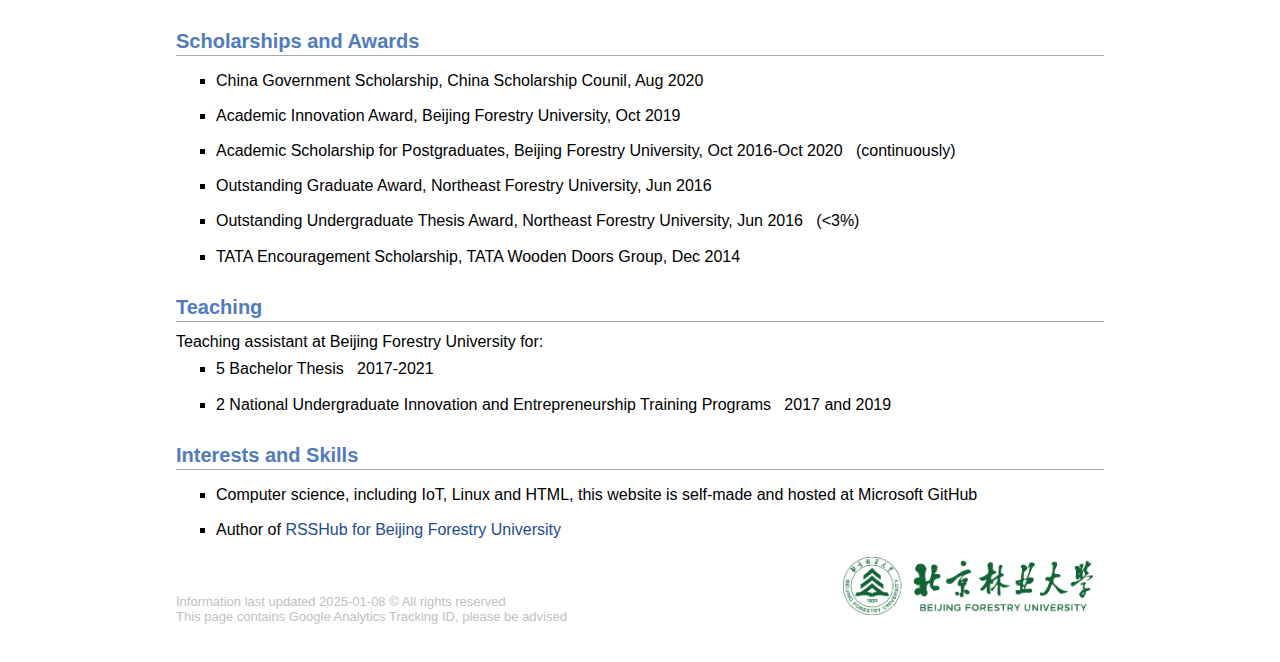
==== commit 77db0928: "2025" ====
--- a/index.html
+++ b/index.html
@@ -28,7 +28,7 @@
 <tr class="r1"><td class="c1">Ph.D. </td></tr>
 <tr class="r2"><td class="c1">Research Engineer </td></tr>
 <tr class="r3"><td class="c1"><br />Department of Technology </td></tr>
-<tr class="r5"><td class="c1"><a href="http://www.bostihoong.com/">BOST Carbon Materials Co,.Ltd</a>, Changsha, PR China  </td></tr>
+<tr class="r5"><td class="c1"><a href="http://www.bostihoong.com/">BOST Carbon Materials Co., Ltd</a>, Changsha, PR China  </td></tr>
 <tr class="r6"><td class="c1">
 <br />Email: mannix AT petalmail.com </td></tr>
 <tr class="r8"><td class="c1">Links：<a href="https://scholar.google.com/citations?user=as1e6ooAAAAJ&amp;hl=en">Google Scholar</a>, <a href="https://www.researchgate.net/profile/Mingjie_Wang15">Research Gate</a>
